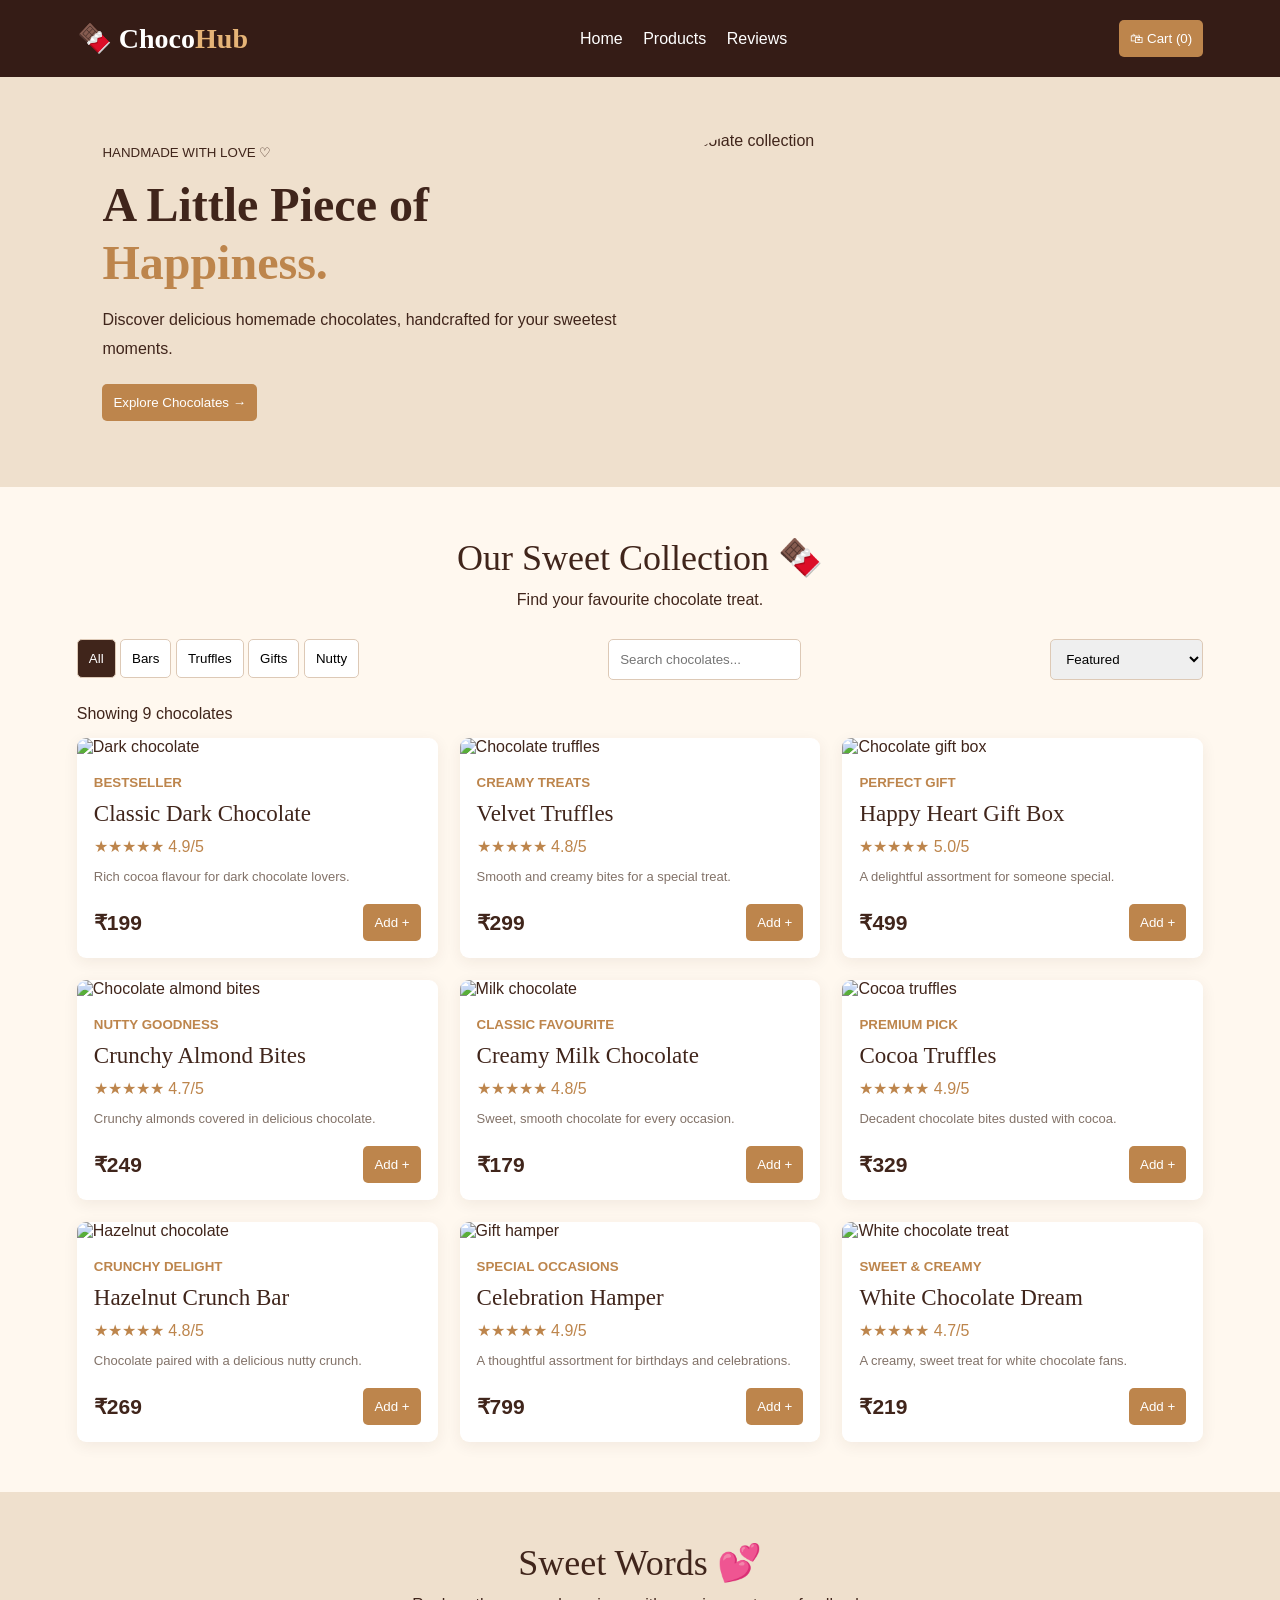
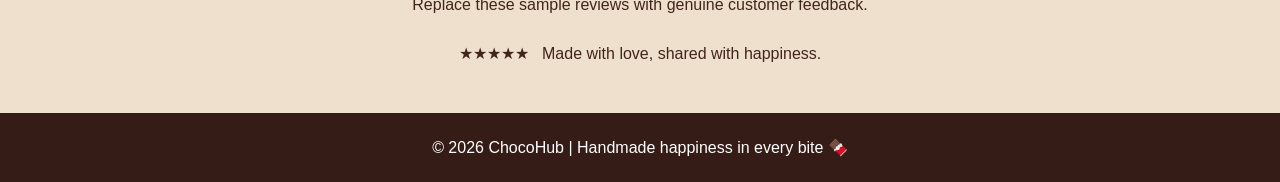
==== products.html @ 57a4fff7 "change made with love into HomeMade with love" ====
<!DOCTYPE html>
<html lang="en">
<head>
<meta charset="UTF-8">
<meta name="viewport" content="width=device-width, initial-scale=1">
<title>ChocoHub Products</title>
<style>
*{box-sizing:border-box;margin:0;padding:0}
body{font-family:Arial;background:#fff8ef;color:#40251b}
header{background:#351c16;color:white;padding:20px 6%;display:flex;justify-content:space-between;align-items:center;flex-wrap:wrap;gap:15px}
.logo{font:bold 28px Georgia}
.logo span{color:#e6b477}
nav a{color:white;text-decoration:none;margin:8px}
button{cursor:pointer;border:0;border-radius:5px;padding:11px}
.cart,.add{background:#bd854c;color:white}
.hero{padding:55px 8%;background:#efe0cd;display:grid;grid-template-columns:1fr 1fr;gap:30px;align-items:center}
.hero h1{font: bold 48px Georgia;line-height:1.2;margin:15px 0}
.hero h1 span{color:#bd854c}
.hero p{line-height:1.8;margin-bottom:20px}
.hero img{width:100%;height:300px;object-fit:cover;border-radius:100px 100px 5px 5px}
section{padding:50px 6%}
.heading{text-align:center;margin-bottom:30px}
.heading h2{font:36px Georgia;margin-bottom:12px}
.toolbar{display:flex;flex-wrap:wrap;gap:10px;justify-content:space-between;margin-bottom:25px}
.filter{background:white;border:1px solid #ddc9b6}
.filter.active{background:#40251b;color:white}
input,select{padding:11px;border:1px solid #ddc9b6;border-radius:5px;max-width:100%}
.products{display:grid;grid-template-columns:repeat(3,1fr);gap:22px}
.card{background:white;border-radius:9px;overflow:hidden;box-shadow:0 4px 15px #40251b12;transition:.25s}
.card:hover{transform:translateY(-5px)}
.card[hidden]{display:none}
.card img{width:100%;height:210px;object-fit:cover}
.details{padding:17px}
.details small{color:#bd854c;font-weight:bold}
.details h3{font:23px Georgia;margin:10px 0}
.rating{color:#bd854c;margin:10px 0}
.description{color:#827268;font-size:13px;line-height:1.7}
.price-row{display:flex;justify-content:space-between;align-items:center;margin-top:16px;gap:8px}
.price{font-weight:bold;font-size:21px}
.reviews{text-align:center;background:#efe0cd}
footer{text-align:center;background:#351c16;color:white;padding:25px}
#cartBox{display:none;background:white;padding:20px;margin:20px 6%;border:1px solid #ddc9b6;border-radius:8px}
#cartBox p{margin:10px 0}
.remove{background:#f1ded0}
@media(max-width:750px){
 .hero{grid-template-columns:1fr}
 .hero h1{font-size:39px}
 .products{grid-template-columns:repeat(2,1fr)}
}
@media(max-width:480px){
 .products{grid-template-columns:1fr}
 .hero img{height:250px}
 nav{display:flex;flex-wrap:wrap}
}
</style>
</head>
<body>

<header>
 <div class="logo">🍫 Choco<span>Hub</span></div>
 <nav>
  <a href="index.html">Home</a>
  <a href="#products">Products</a>
  <a href="#reviews">Reviews</a>
 </nav>
 <button class="cart" onclick="toggleCart()">🛍 Cart (<span id="count">0</span>)</button>
</header>

<div class="hero">
 <div>
  <small>HANDMADE WITH LOVE ♡</small>
  <h1>A Little Piece of <span>Happiness.</span></h1>
  <p>Discover delicious homemade chocolates, handcrafted for your sweetest moments.</p>
  <a href="#products"><button class="cart">Explore Chocolates →</button></a>
 </div>
 <img src="https://images.unsplash.com/photo-1548907040-4d42f0f4e3e2?auto=format&fit=crop&w=800&q=80" alt="Chocolate collection">
</div>

<section id="products">
 <div class="heading">
  <h2>Our Sweet Collection 🍫</h2>
  <p>Find your favourite chocolate treat.</p>
 </div>

 <div class="toolbar">
  <div>
   <button class="filter active" data-type="all">All</button>
   <button class="filter" data-type="bars">Bars</button>
   <button class="filter" data-type="truffles">Truffles</button>
   <button class="filter" data-type="gifts">Gifts</button>
   <button class="filter" data-type="nuts">Nutty</button>
  </div>
  <input id="search" placeholder="Search chocolates...">
  <select id="sort">
   <option value="default">Featured</option>
   <option value="low">Price: Low to High</option>
   <option value="high">Price: High to Low</option>
  </select>
 </div>

 <p id="result" style="margin-bottom:15px"></p>
 <div class="products" id="grid">

  <article class="card" data-type="bars" data-name="Classic Dark Chocolate" data-price="199">
   <img src="https://images.unsplash.com/photo-1511381939415-e44015466834?auto=format&fit=crop&w=600&q=80" alt="Dark chocolate">
   <div class="details"><small>BESTSELLER</small><h3>Classic Dark Chocolate</h3><div class="rating">★★★★★ 4.9/5</div><p class="description">Rich cocoa flavour for dark chocolate lovers.</p><div class="price-row"><span class="price">₹199</span><button class="add">Add +</button></div></div>
  </article>

  <article class="card" data-type="truffles" data-name="Velvet Truffles" data-price="299">
   <img src="https://images.unsplash.com/photo-1481391319762-47dff72954d9?auto=format&fit=crop&w=600&q=80" alt="Chocolate truffles">
   <div class="details"><small>CREAMY TREATS</small><h3>Velvet Truffles</h3><div class="rating">★★★★★ 4.8/5</div><p class="description">Smooth and creamy bites for a special treat.</p><div class="price-row"><span class="price">₹299</span><button class="add">Add +</button></div></div>
  </article>

  <article class="card" data-type="gifts" data-name="Happy Heart Gift Box" data-price="499">
   <img src="https://images.unsplash.com/photo-1549007994-cb92caebd54b?auto=format&fit=crop&w=600&q=80" alt="Chocolate gift box">
   <div class="details"><small>PERFECT GIFT</small><h3>Happy Heart Gift Box</h3><div class="rating">★★★★★ 5.0/5</div><p class="description">A delightful assortment for someone special.</p><div class="price-row"><span class="price">₹499</span><button class="add">Add +</button></div></div>
  </article>

  <article class="card" data-type="nuts" data-name="Crunchy Almond Bites" data-price="249">
   <img src="https://images.unsplash.com/photo-1548907040-4d42f0f4e3e2?auto=format&fit=crop&w=600&q=80" alt="Chocolate almond bites">
   <div class="details"><small>NUTTY GOODNESS</small><h3>Crunchy Almond Bites</h3><div class="rating">★★★★★ 4.7/5</div><p class="description">Crunchy almonds covered in delicious chocolate.</p><div class="price-row"><span class="price">₹249</span><button class="add">Add +</button></div></div>
  </article>

  <article class="card" data-type="bars" data-name="Creamy Milk Chocolate" data-price="179">
   <img src="https://images.unsplash.com/photo-1606313564200-e75d5e30476c?auto=format&fit=crop&w=600&q=80" alt="Milk chocolate">
   <div class="details"><small>CLASSIC FAVOURITE</small><h3>Creamy Milk Chocolate</h3><div class="rating">★★★★★ 4.8/5</div><p class="description">Sweet, smooth chocolate for every occasion.</p><div class="price-row"><span class="price">₹179</span><button class="add">Add +</button></div></div>
  </article>

  <article class="card" data-type="truffles" data-name="Cocoa Truffles" data-price="329">
   <img src="https://images.unsplash.com/photo-1575377427642-087cf684f29d?auto=format&fit=crop&w=600&q=80" alt="Cocoa truffles">
   <div class="details"><small>PREMIUM PICK</small><h3>Cocoa Truffles</h3><div class="rating">★★★★★ 4.9/5</div><p class="description">Decadent chocolate bites dusted with cocoa.</p><div class="price-row"><span class="price">₹329</span><button class="add">Add +</button></div></div>
  </article>

  <article class="card" data-type="nuts" data-name="Hazelnut Crunch Bar" data-price="269">
   <img src="https://images.unsplash.com/photo-1511381939415-e44015466834?auto=format&fit=crop&w=600&q=80" alt="Hazelnut chocolate">
   <div class="details"><small>CRUNCHY DELIGHT</small><h3>Hazelnut Crunch Bar</h3><div class="rating">★★★★★ 4.8/5</div><p class="description">Chocolate paired with a delicious nutty crunch.</p><div class="price-row"><span class="price">₹269</span><button class="add">Add +</button></div></div>
  </article>

  <article class="card" data-type="gifts" data-name="Celebration Hamper" data-price="799">
   <img src="https://images.unsplash.com/photo-1549465220-1a8b9238cd48?auto=format&fit=crop&w=600&q=80" alt="Gift hamper">
   <div class="details"><small>SPECIAL OCCASIONS</small><h3>Celebration Hamper</h3><div class="rating">★★★★★ 4.9/5</div><p class="description">A thoughtful assortment for birthdays and celebrations.</p><div class="price-row"><span class="price">₹799</span><button class="add">Add +</button></div></div>
  </article>

  <article class="card" data-type="bars" data-name="White Chocolate Dream" data-price="219">
   <img src="https://images.unsplash.com/photo-1548907040-4d42f0f4e3e2?auto=format&fit=crop&w=600&q=80" alt="White chocolate treat">
   <div class="details"><small>SWEET & CREAMY</small><h3>White Chocolate Dream</h3><div class="rating">★★★★★ 4.7/5</div><p class="description">A creamy, sweet treat for white chocolate fans.</p><div class="price-row"><span class="price">₹219</span><button class="add">Add +</button></div></div>
  </article>

 </div>
</section>

<div id="cartBox">
 <h2>Your Shopping Cart</h2>
 <div id="items"></div>
 <p><strong>Total: ₹<span id="total">0</span></strong></p>
 <button class="cart" onclick="checkout()">Checkout</button>
 <button onclick="toggleCart()">Continue Shopping</button>
 <p id="checkoutMessage"></p>
</div>

<section class="reviews" id="reviews">
 <div class="heading"><h2>Sweet Words 💕</h2><p>Replace these sample reviews with genuine customer feedback.</p></div>
 <p>★★★★★ &nbsp; Made with love, shared with happiness.</p>
</section>

<footer>© 2026 ChocoHub | Handmade happiness in every bite 🍫</footer>

<script>
const cart=[];
let activeType="all";
const cards=[...document.querySelectorAll(".card")];

function money(n){return n.toLocaleString("en-IN");}

cards.forEach(card=>{
 card.querySelector(".add").addEventListener("click",()=>{
  const name=card.dataset.name;
  const item=cart.find(p=>p.name===name);
  if(item)item.qty++;
  else cart.push({name:name,price:Number(card.dataset.price),qty:1});
  updateCart();
  alert(name+" added to cart!");
 });
});

function updateCart(){
 document.getElementById("count").textContent=
  cart.reduce((sum,item)=>sum+item.qty,0);

 const items=document.getElementById("items");
 items.innerHTML="";
 let total=0;

 cart.forEach((item,index)=>{
  total+=item.price*item.qty;
  const row=document.createElement("p");
  row.textContent=item.name+" — ₹"+money(item.price)+" × "+item.qty+" ";

  const minus=document.createElement("button");
  minus.textContent="−";
  minus.onclick=()=>{
   item.qty--;
   if(item.qty<=0)cart.splice(index,1);
   updateCart();
  };

  const plus=document.createElement("button");
  plus.textContent="+";
  plus.onclick=()=>{item.qty++;updateCart();};

  const remove=document.createElement("button");
  remove.textContent="Remove";
  remove.className="remove";
  remove.onclick=()=>{cart.splice(index,1);updateCart();};

  row.append(minus,plus,remove);
  items.appendChild(row);
 });

 document.getElementById("total").textContent=money(total);
}

function toggleCart(){
 const box=document.getElementById("cartBox");
 box.style.display=box.style.display==="block"?"none":"block";
 if(box.style.display==="block")box.scrollIntoView({behavior:"smooth"});
}

function checkout(){
 if(!cart.length){alert("Your cart is empty!");return;}
 alert("Demo checkout: your total is ₹"+
  money(cart.reduce((sum,item)=>sum+item.price*item.qty,0))+
  ". Connect a payment service to accept real orders.");
}

function filterProducts(){
 const query=document.getElementById("search").value.toLowerCase();
 const sort=document.getElementById("sort").value;

 cards.forEach(card=>{
  card.hidden=!((activeType==="all"||card.dataset.type===activeType)&&
  card.innerText.toLowerCase().includes(query));
 });

 const visible=cards.filter(card=>!card.hidden);
 visible.sort((a,b)=>{
  if(sort==="low")return Number(a.dataset.price)-Number(b.dataset.price);
  if(sort==="high")return Number(b.dataset.price)-Number(a.dataset.price);
  return cards.indexOf(a)-cards.indexOf(b);
 });

 visible.forEach(card=>document.getElementById("grid").appendChild(card));
 document.getElementById("result").textContent=
  "Showing "+visible.length+" chocolates";
}

document.querySelectorAll(".filter").forEach(button=>{
 button.addEventListener("click",()=>{
  document.querySelectorAll(".filter").forEach(b=>b.classList.remove("active"));
  button.classList.add("active");
  activeType=button.dataset.type;
  filterProducts();
 });
});

document.getElementById("search").addEventListener("input",filterProducts);
document.getElementById("sort").addEventListener("change",filterProducts);

filterProducts();
updateCart();
</script>
</body>
</html>
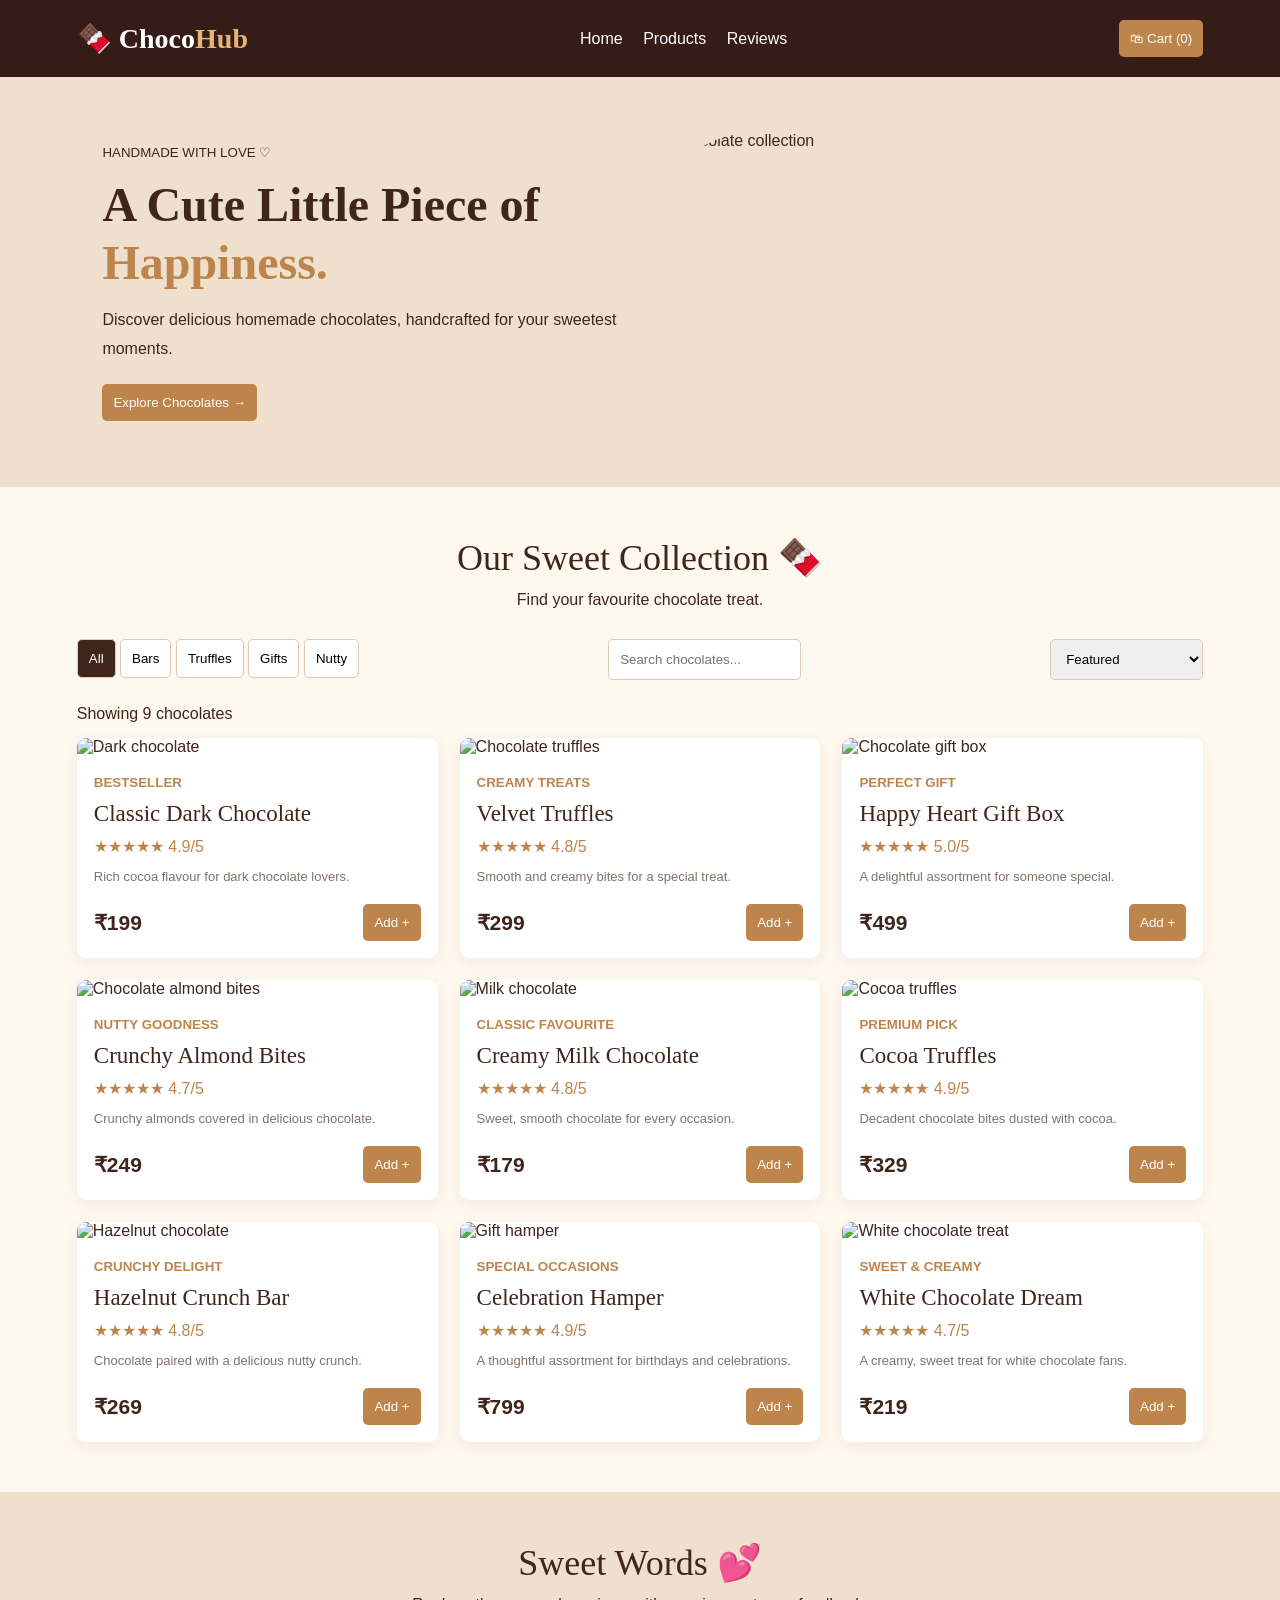
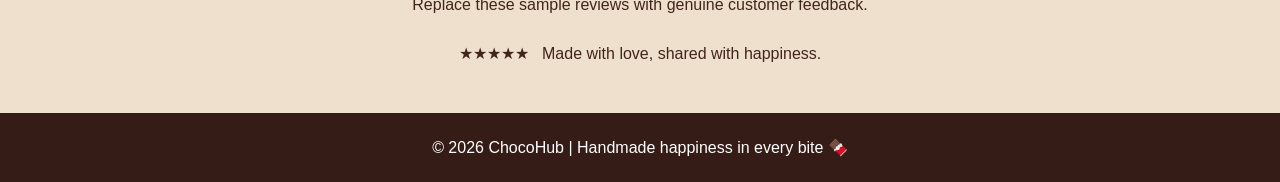
==== commit 42efe39d: "change title into Homemade Chocolates and Sweets" ====
--- a/products.html
+++ b/products.html
@@ -70,7 +70,7 @@
 <div class="hero">
  <div>
   <small>HANDMADE WITH LOVE ♡</small>
-  <h1>A Little Piece of <span>Happiness.</span></h1>
+  <h1>A Cute Little Piece of <span>Happiness.</span></h1>
   <p>Discover delicious homemade chocolates, handcrafted for your sweetest moments.</p>
   <a href="#products"><button class="cart">Explore Chocolates →</button></a>
  </div>
